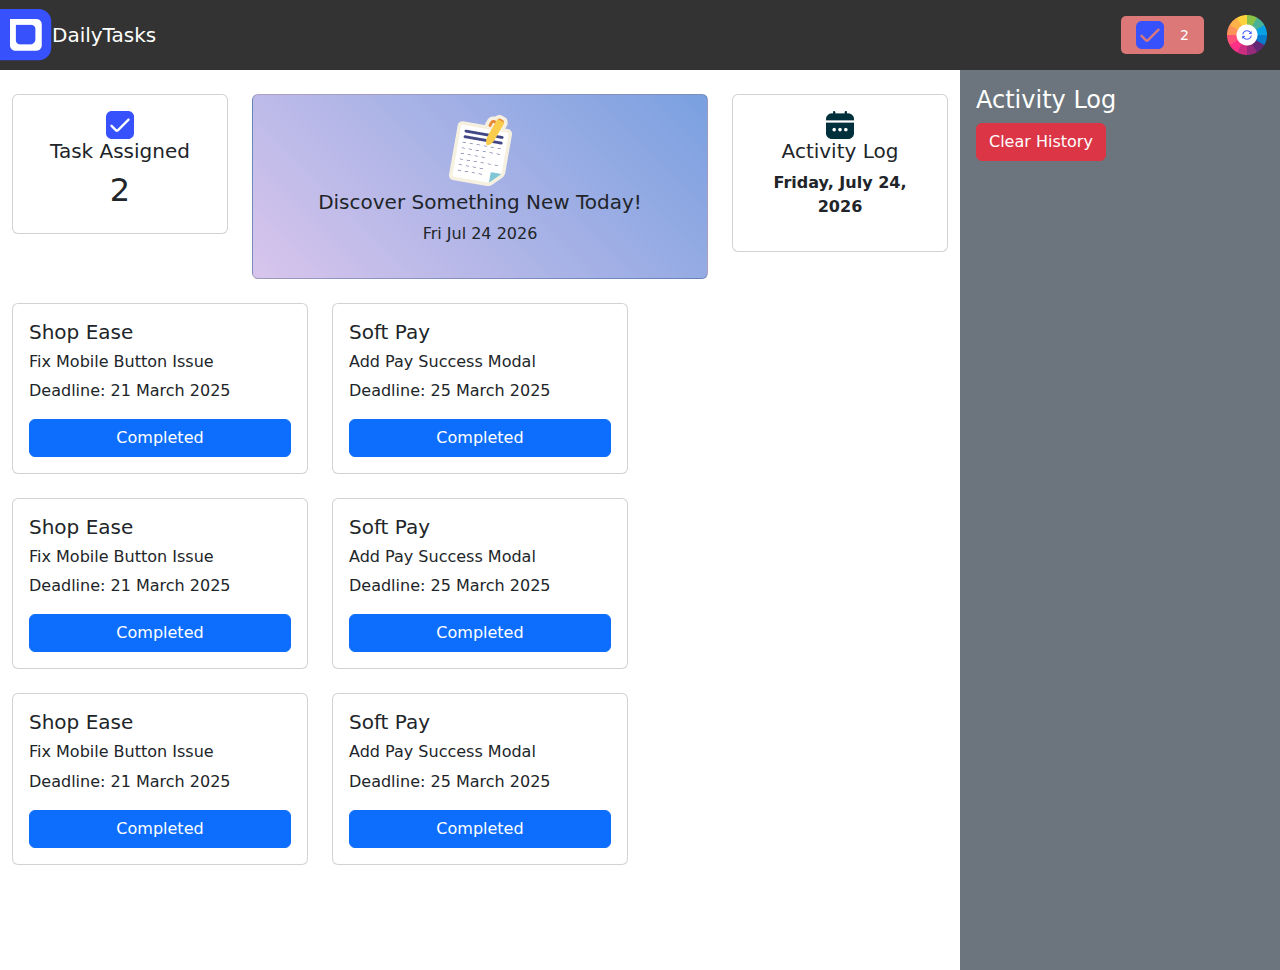
==== index.html @ fa4ee70f "first commit" ====
<!DOCTYPE html>
<html lang="en">

<head>
    <meta charset="UTF-8">
    <meta name="viewport" content="width=device-width, initial-scale=1.0">
    <title>DailyTasks Nav</title>
    <link rel="stylesheet" href="styles.css">
    <link href="https://cdn.jsdelivr.net/npm/bootstrap@5.3.0/dist/css/bootstrap.min.css" rel="stylesheet">


</head>

<body>

    <!-- NavBar -->
    <nav class="navbar">
        <div class="nav-left">
            <img src="Asset/logo.png" alt="">
            <span>DailyTasks</span>
        </div>
        <div class="nav-right">
            <div class="notification gap-3 ">
                <img src="Asset/checkbox.png" alt=""> <span id="taskCount1">2</span>
            </div>
            <button class="btn" onclick="changeBackground()"><img src="Asset/theme-btn.png" alt=""></button>
        </div>
    </nav>



    <!-- Main Content -->
    <div class="container-fluid">
        <div class="row">
            <div class="col-md-9 mt-4">

                <div class="row">
                    <div class="col-md-3">
      
                        <div class="card text-center p-3 display-flex">
                            <div>
                                <img src="Asset/checkbox.png" alt="">
                            </div>
                            <div>
                            <h5>Task Assigned</h5>
                            <h2 id="taskCount2">2</h2>
                        </div>
                        </div>
                    </div>
                    <div class="col-md-6">
                        <a href="" style="text-decoration: none;">
                            <div class="card p-3 text-center gradient-bg display-flex">
                                <div>
                                    <img src="Asset/board.png" alt="">
                                </div>

                                <div>
                                    <h5>Discover Something New Today!</h5>
                                    <p id="currentDate"></p>
                                </div>
                            </div>
                        </a>
                    </div>
                    <div class="col-md-3">
                        <div class="card text-center p-3">
                            <div>
                                <img src="Asset/calender.png" alt="">
                            </div>
                            <div>
                            <h5>Activity Log</h5>
                            <p id="logDate" class="fw-bold"></p>
                        </div>
                        </div>
                    </div>
                </div>

                <div class="row mt-4" id="taskList">
                    <div class="col-md-4">
                        <div class="card p-3">
                            <h5>Shop Ease</h5>
                            <h6>Fix Mobile Button Issue</h6>
                            <p>Deadline: 21 March 2025</p>
                            <button class="btn btn-primary"
                                onclick="completeTask(this, 'Fix Mobile Button Issue')">Completed</button>
                        </div>
                    </div>
                    <div class="col-md-4">
                        <div class="card p-3">
                            <h5>Soft Pay</h5>
                            <h6>Add Pay Success Modal</h6>
                            <p>Deadline: 25 March 2025</p>
                            <button class="btn btn-primary"
                                onclick="completeTask(this, 'Add Pay Success Modal')">Completed</button>
                        </div>
                    </div>
                </div>
                <div class="row mt-4" id="taskList">
                    <div class="col-md-4">
                        <div class="card p-3">
                            <h5>Shop Ease</h5>
                            <h6>Fix Mobile Button Issue</h6>
                            <p>Deadline: 21 March 2025</p>
                            <button class="btn btn-primary"
                                onclick="completeTask(this, 'Fix Mobile Button Issue')">Completed</button>
                        </div>
                    </div>
                    <div class="col-md-4">
                        <div class="card p-3">
                            <h5>Soft Pay</h5>
                            <h6>Add Pay Success Modal</h6>
                            <p>Deadline: 25 March 2025</p>
                            <button class="btn btn-primary"
                                onclick="completeTask(this, 'Add Pay Success Modal')">Completed</button>
                        </div>
                    </div>
                </div>
                <div class="row mt-4" id="taskList">
                    <div class="col-md-4">
                        <div class="card p-3">
                            <h5>Shop Ease</h5>
                            <h6>Fix Mobile Button Issue</h6>
                            <p>Deadline: 21 March 2025</p>
                            <button class="btn btn-primary"
                                onclick="completeTask(this, 'Fix Mobile Button Issue')">Completed</button>
                        </div>
                    </div>
                    <div class="col-md-4">
                        <div class="card p-3">
                            <h5>Soft Pay</h5>
                            <h6>Add Pay Success Modal</h6>
                            <p>Deadline: 25 March 2025</p>
                            <button class="btn btn-primary"
                                onclick="completeTask(this, 'Add Pay Success Modal')">Completed</button>
                        </div>
                    </div>
                </div>
            </div>

            <div class="col-md-3 bg-secondary text-white full-height p-3 ">
                <h4>Activity Log</h4>
                <button class="btn btn-danger mb-3" onclick="clearHistory()">Clear History</button>
                <ul id="taskHistory" class="list-group text-dark"></ul>
            </div>
        </div>
    </div>


    <script src="script.js"></script>
    <script src="https://cdn.jsdelivr.net/npm/bootstrap@5.3.0/dist/js/bootstrap.bundle.min.js"></script>
</body>

</html>
---- styles.css ----
body {
    font-family: Arial, sans-serif;
    margin: 0;
    padding: 0;
    transition: background-color 0.3s;
}
.navbar {
    display: flex;
    justify-content: space-between;
    align-items: center;
    padding: 10px 20px;
    background-color: #333;
    color: white;
}
.nav-left {
    display: flex;
    align-items: center;
    font-size: 20px;
}
.nav-left i {
    margin-right: 8px;
}
.nav-right {
    display: flex;
    align-items: center;
}
.notification {
    display: flex;
    align-items: center;
    background: rgb(221, 120, 120);
    color: white;
    padding: 5px 15px;
    border-radius: 5px;
    font-size: 14px;
    margin-right: 10px;
}
.btn {
    padding: 8px 12px;
    background-color: #333;
    border: none;
    color: white;
    font-size: 14px;
    cursor: pointer;
    border-radius: 5px;
}

/* Main Section */
.full-height {
    height: 100vh;
    overflow-y: auto;
}
.gradient-bg {
    background: linear-gradient(45deg, #d8c5ec, #7aa0e0);
    color: rgb(13, 252, 240);
}
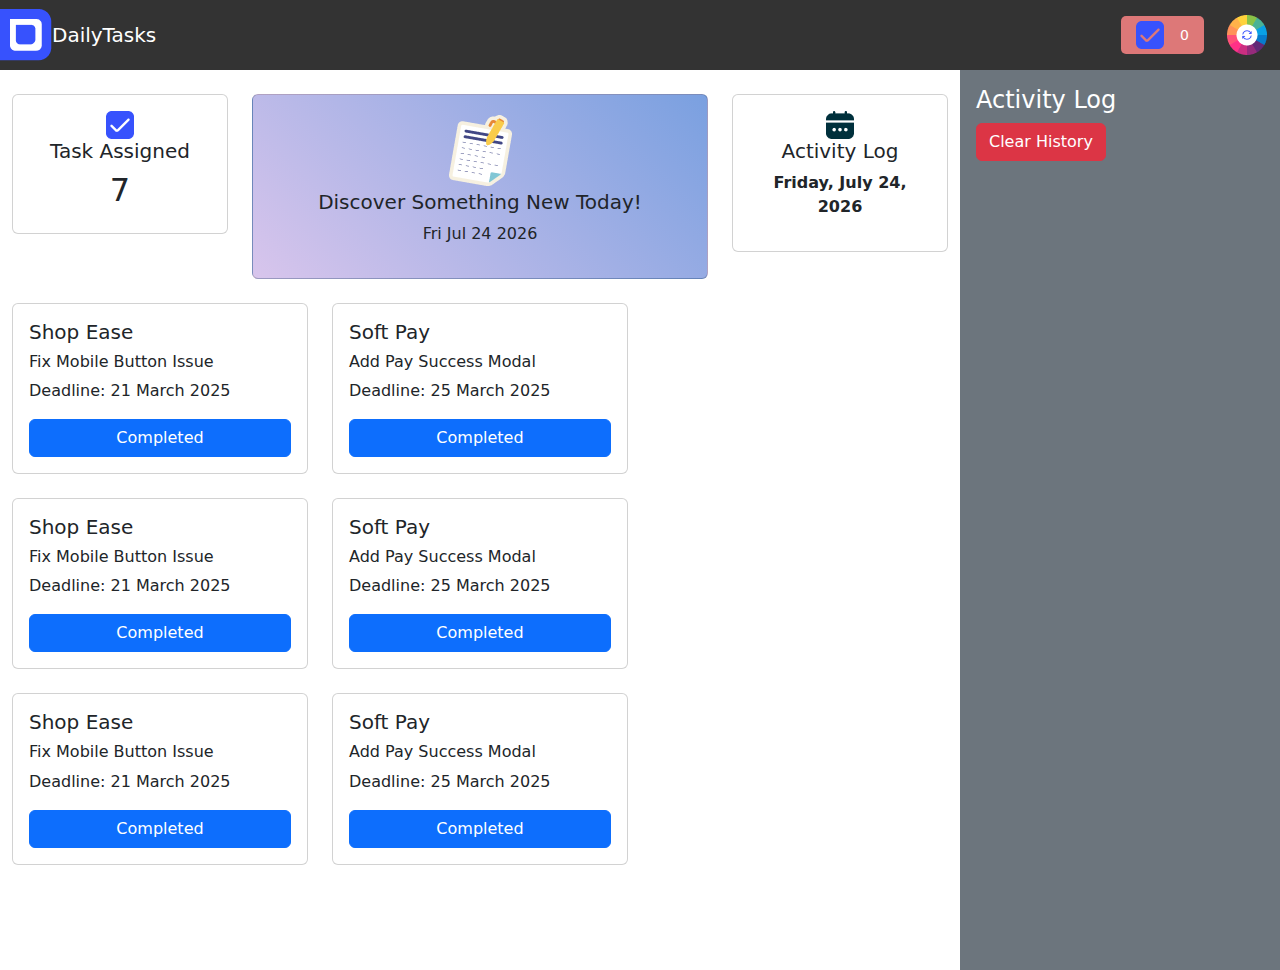
==== commit 306d042c: "first commit" ====
--- a/index.html
+++ b/index.html
@@ -21,7 +21,7 @@
         </div>
         <div class="nav-right">
             <div class="notification gap-3 ">
-                <img src="Asset/checkbox.png" alt=""> <span id="taskCount1">2</span>
+                <img src="Asset/checkbox.png" alt=""> <span id="taskCount1">0</span>
             </div>
             <button class="btn" onclick="changeBackground()"><img src="Asset/theme-btn.png" alt=""></button>
         </div>
@@ -43,12 +43,12 @@
                             </div>
                             <div>
                             <h5>Task Assigned</h5>
-                            <h2 id="taskCount2">2</h2>
+                            <h2 id="taskCount2">7</h2>
                         </div>
                         </div>
                     </div>
                     <div class="col-md-6">
-                        <a href="" style="text-decoration: none;">
+                        <a href="qa.html" style="text-decoration: none;">
                             <div class="card p-3 text-center gradient-bg display-flex">
                                 <div>
                                     <img src="Asset/board.png" alt="">
